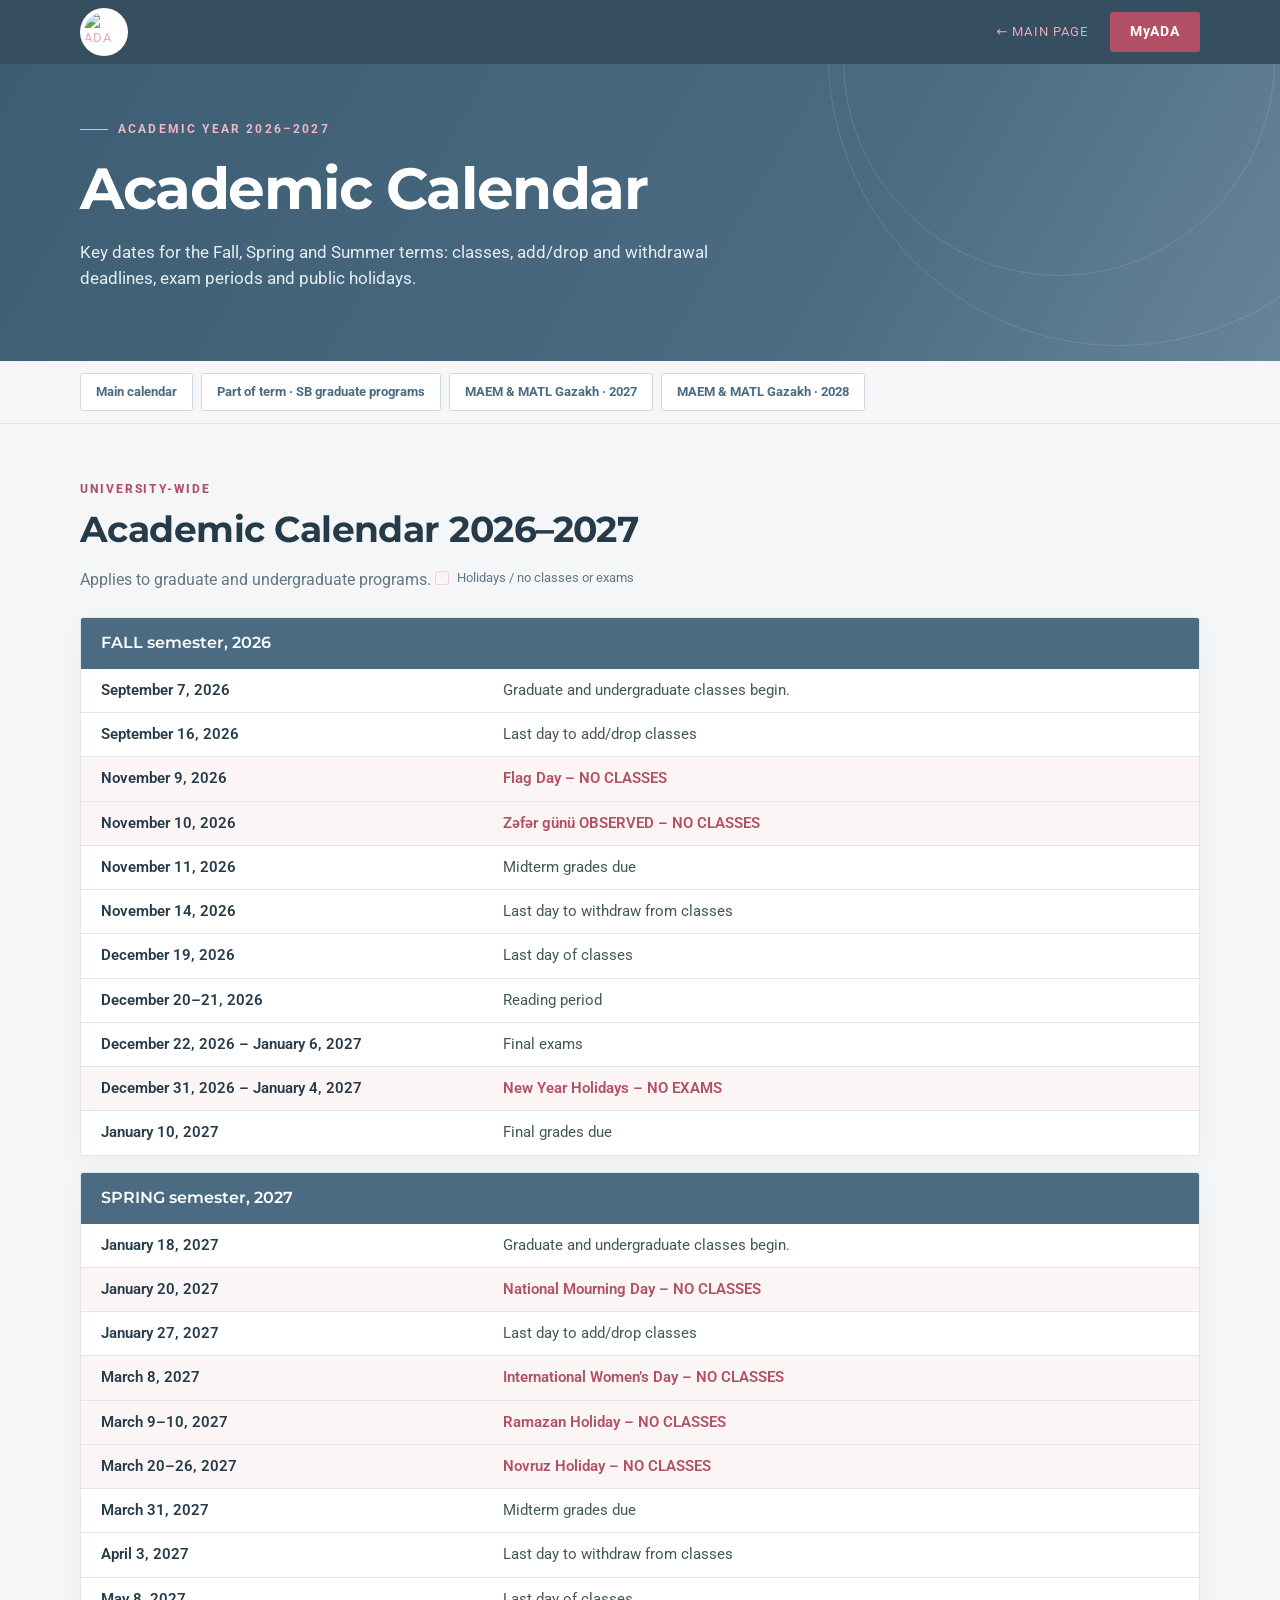
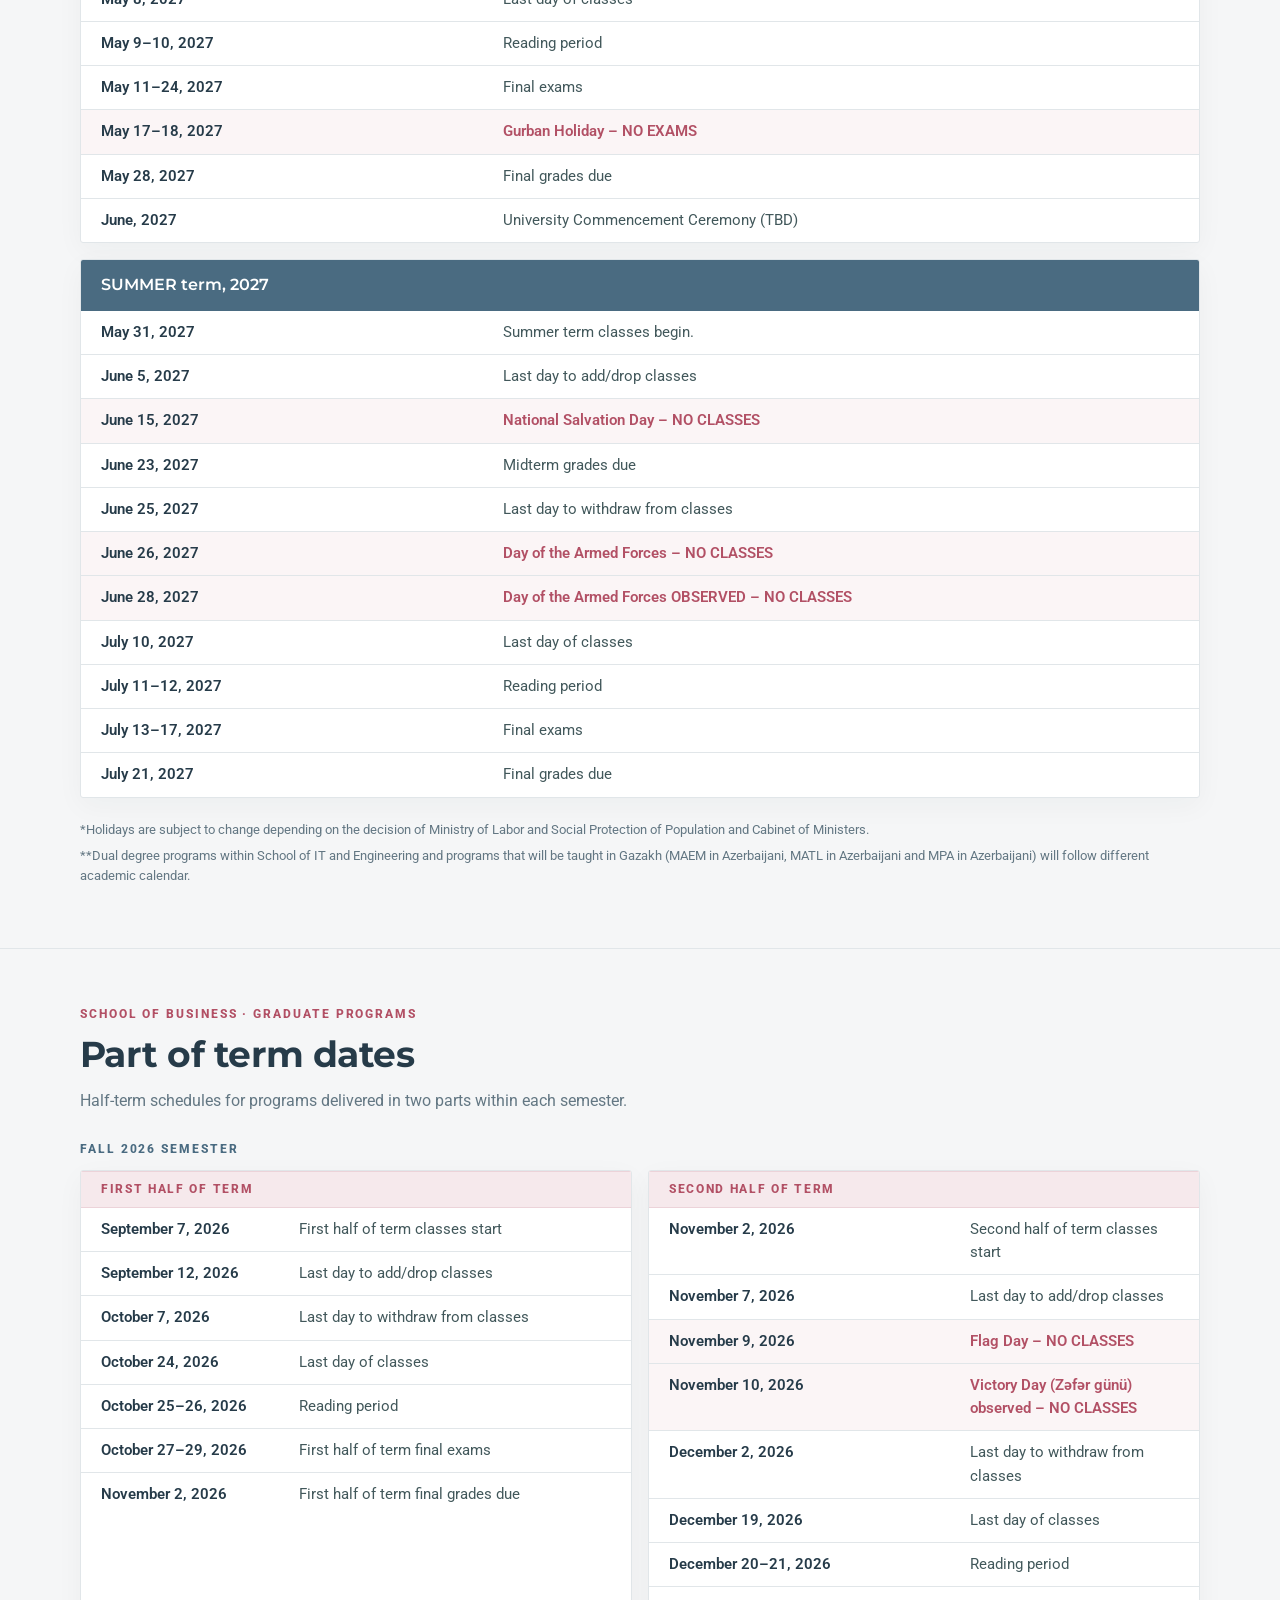
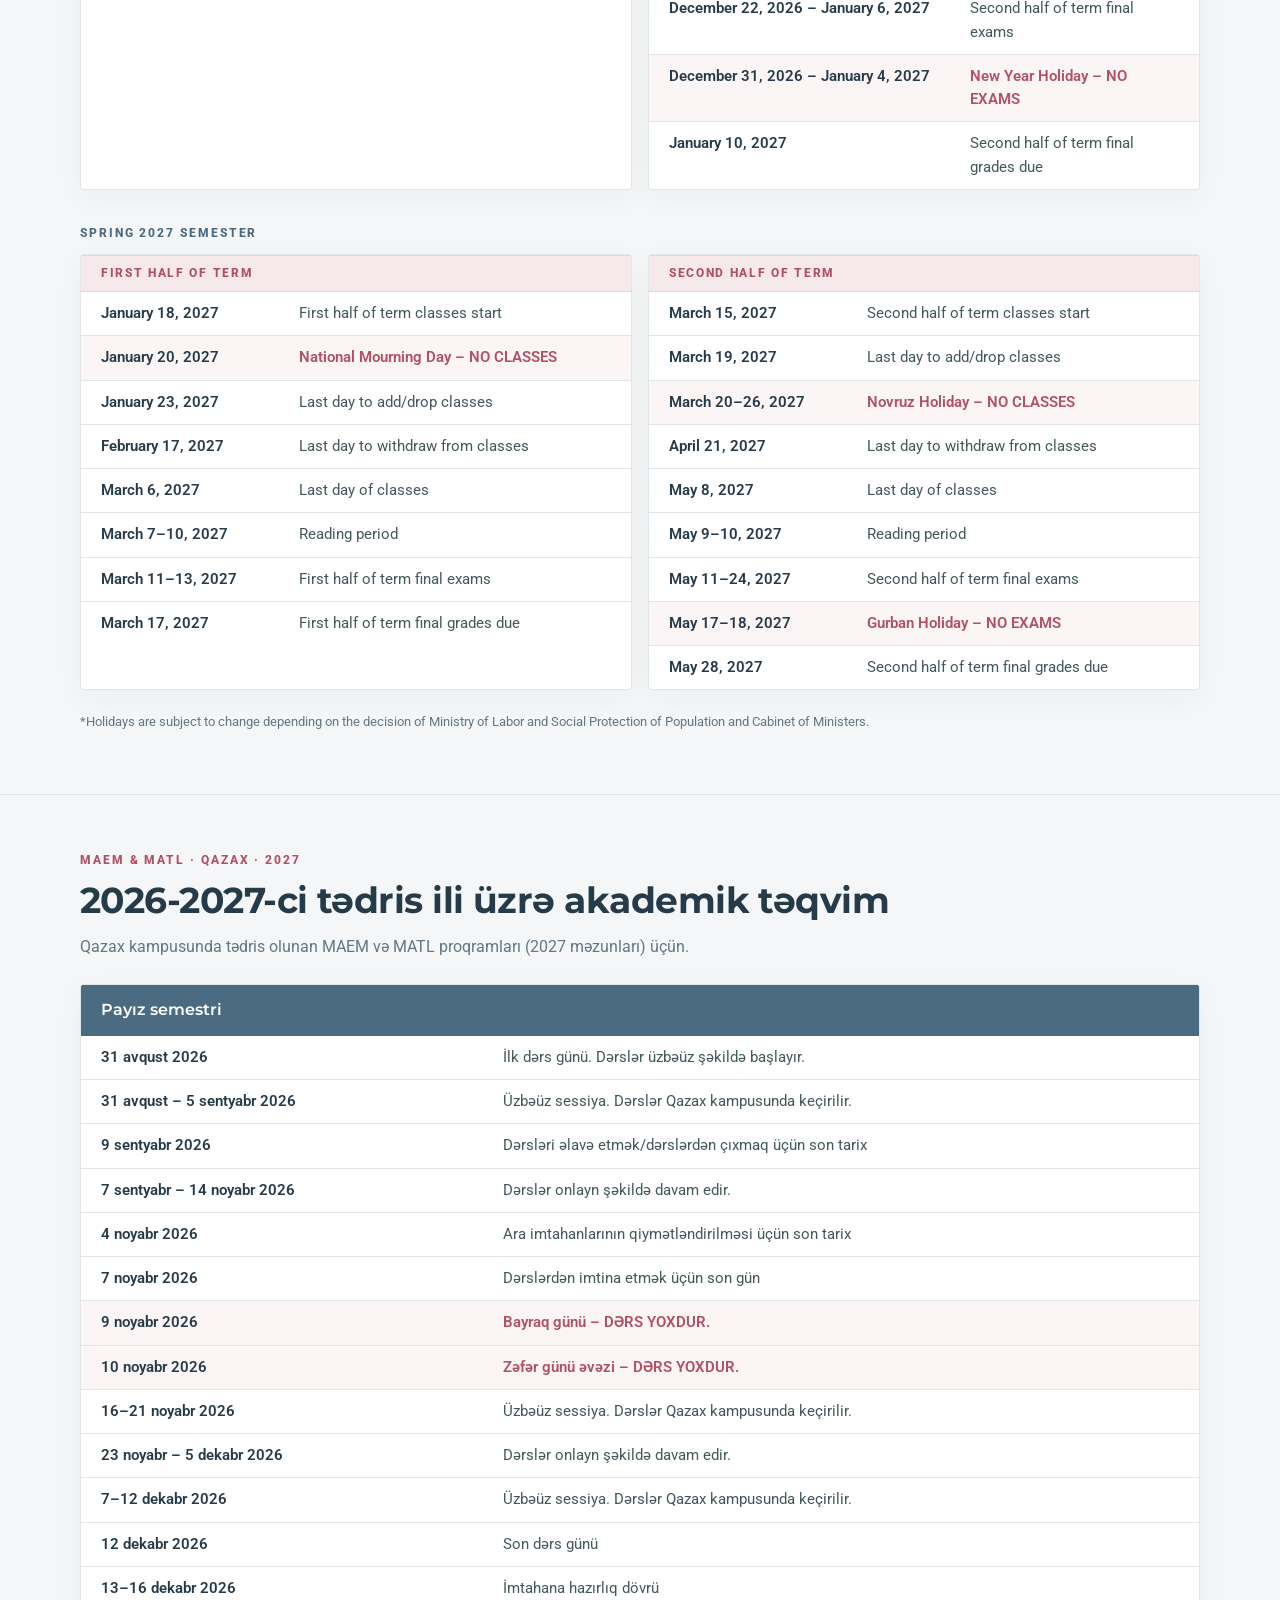
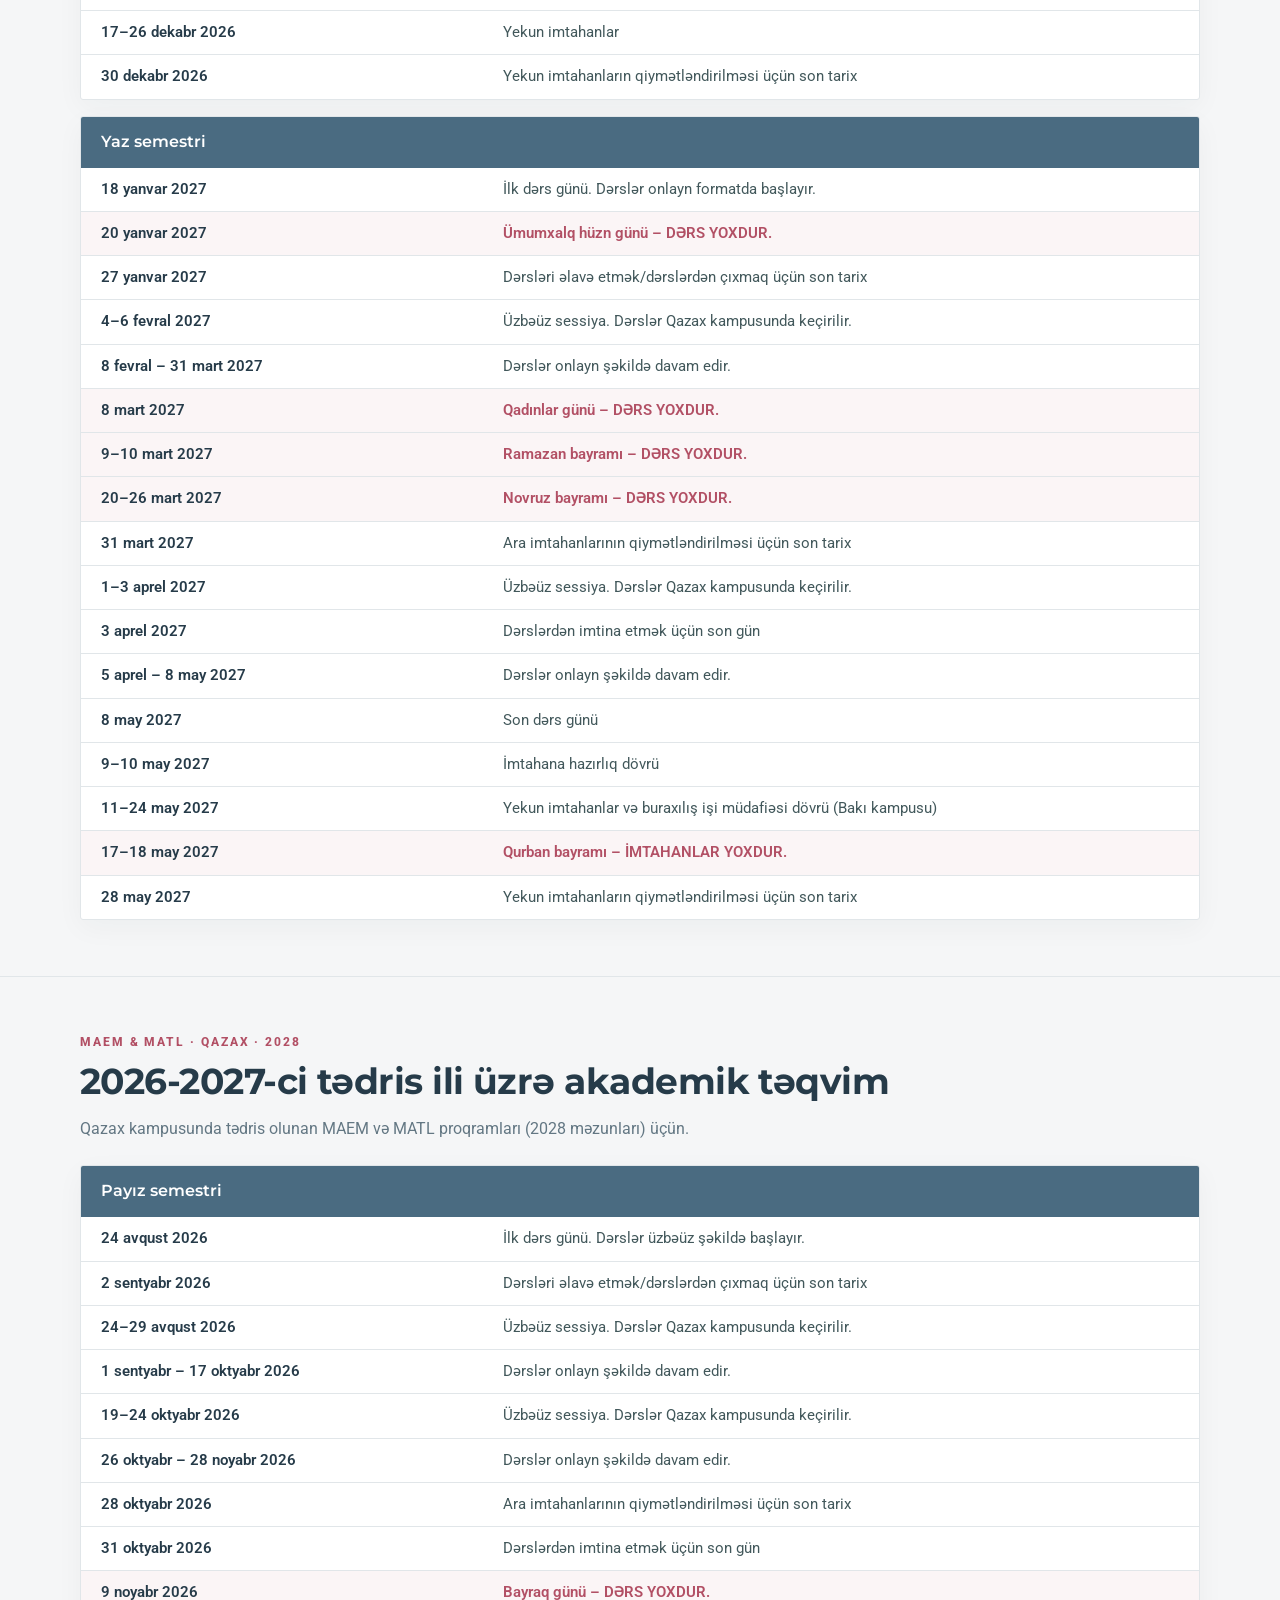
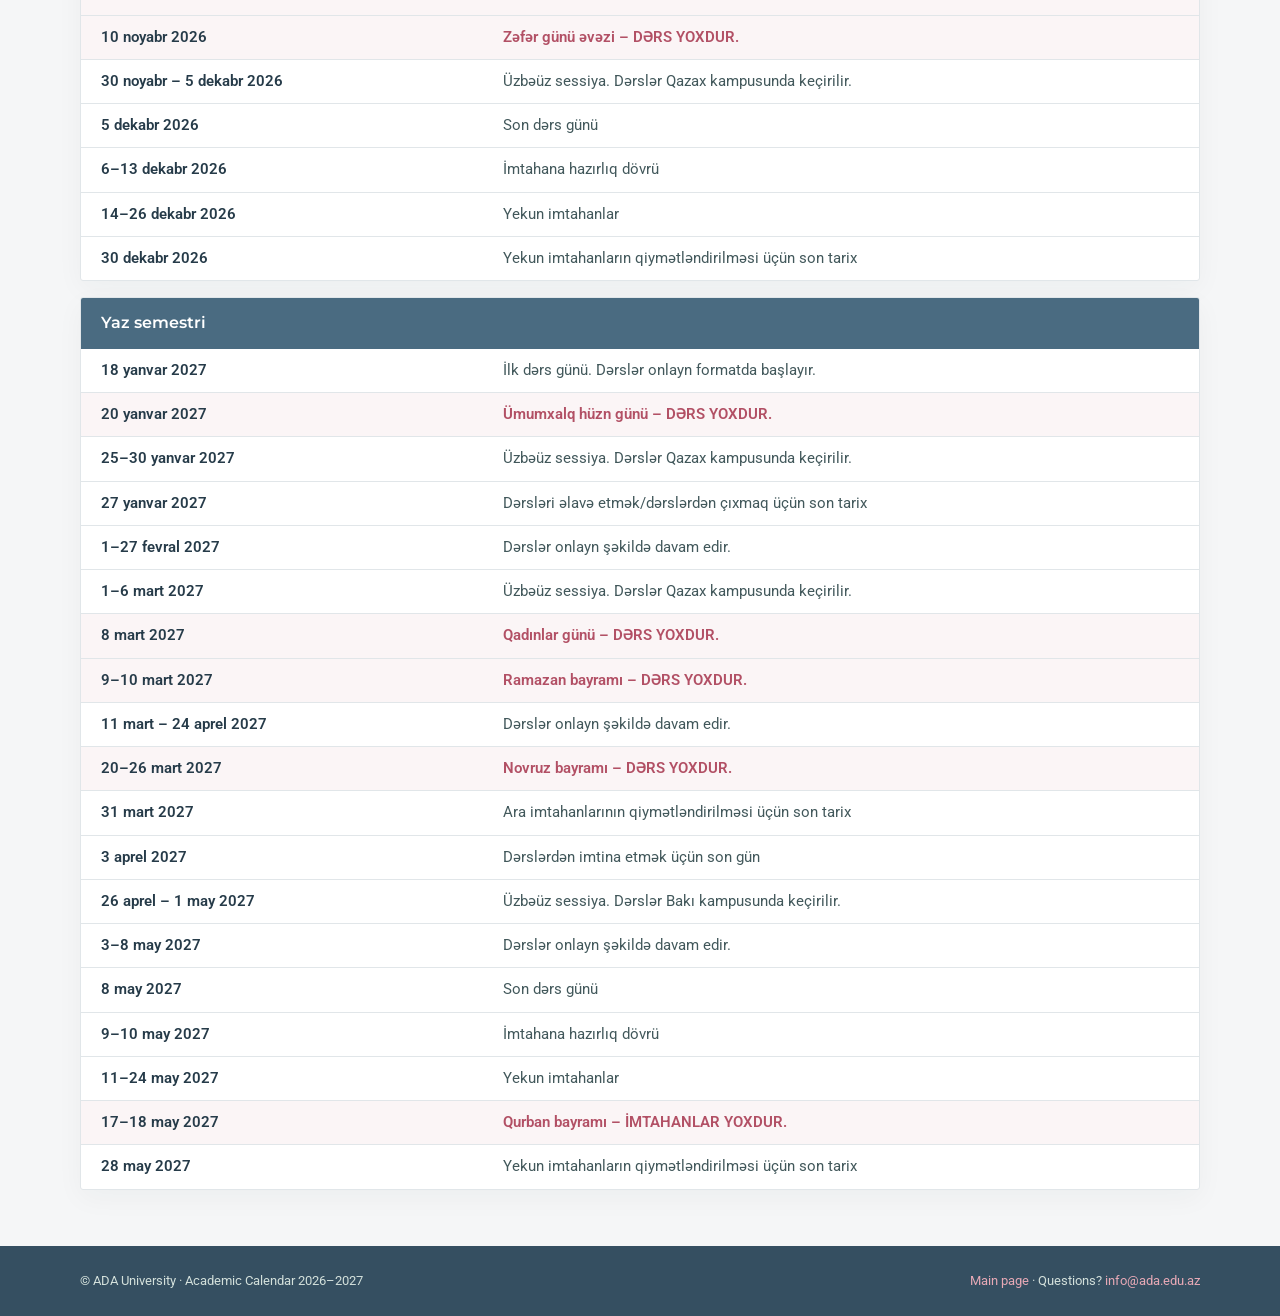
==== academic-calendar.html @ f67fee10 "init" ====
<!DOCTYPE html>
<html lang="en">
<head>
<meta charset="utf-8">
<meta name="viewport" content="width=device-width, initial-scale=1">
<meta name="theme-color" content="#354f61">
<meta name="description" content="ADA University Academic Calendar 2026–2027: semester dates, deadlines, exams and holidays.">
<title>Academic Calendar 2026–2027 | ADA University</title>
<link rel="icon" type="image/svg+xml" href="https://public-assets.ada.edu.az/branding/ada-logo-20.svg">
<link rel="preconnect" href="https://fonts.googleapis.com">
<link rel="preconnect" href="https://fonts.gstatic.com" crossorigin>
<link href="https://fonts.googleapis.com/css2?family=Montserrat:wght@600;700&family=Roboto:wght@400;500;600;700;800&display=swap" rel="stylesheet">
<link rel="stylesheet" href="assets/style.css">
</head>
<body>
<div class="topbar"><div class="wrap"><a class="topbar-logo" href="index.html"><img class="brand-mark" src="https://public-assets.ada.edu.az/branding/ada-logo-20.svg" alt="ADA University"></a><span class="topbar-links"><a href="index.html">← Main page</a><a class="btn-myada" href="https://my.ada.edu.az" target="_blank" rel="noopener">MyADA</a></span></div></div>

<header class="hero compact">
 <div class="wrap hero-inner">
  <div class="eyebrow">Academic year 2026–2027</div>
  <h1>Academic Calendar</h1>
  <p class="hero-copy">Key dates for the Fall, Spring and Summer terms: classes, add/drop and withdrawal deadlines, exam periods and public holidays.</p>
 </div>
</header>

<nav class="cal-nav" aria-label="Calendars on this page">
 <div class="wrap">
  <a href="#main">Main calendar</a>
  <a href="#part-of-term">Part of term · SB graduate programs</a>
  <a href="#gazakh-2027">MAEM &amp; MATL Gazakh · 2027</a>
  <a href="#gazakh-2028">MAEM &amp; MATL Gazakh · 2028</a>
 </div>
</nav>

<main>

<!-- ========== MAIN CALENDAR ========== -->
<section class="cal-block" id="main">
 <div class="wrap">
  <div class="section-kicker">University-wide</div>
  <h2>Academic Calendar 2026–2027</h2>
  <p class="lead">Applies to graduate and undergraduate programs. <span class="legend"><i></i> Holidays / no classes or exams</span></p>

  <div class="term">
   <div class="term-head">FALL semester, 2026</div>
   <table class="cal-table"><tbody>
    <tr><td class="d">September 7, 2026</td><td class="e">Graduate and undergraduate classes begin.</td></tr>
    <tr><td class="d">September 16, 2026</td><td class="e">Last day to add/drop classes</td></tr>
    <tr class="off"><td class="d">November 9, 2026</td><td class="e">Flag Day – NO CLASSES</td></tr>
    <tr class="off"><td class="d">November 10, 2026</td><td class="e">Zəfər günü OBSERVED – NO CLASSES</td></tr>
    <tr><td class="d">November 11, 2026</td><td class="e">Midterm grades due</td></tr>
    <tr><td class="d">November 14, 2026</td><td class="e">Last day to withdraw from classes</td></tr>
    <tr><td class="d">December 19, 2026</td><td class="e">Last day of classes</td></tr>
    <tr><td class="d">December 20–21, 2026</td><td class="e">Reading period</td></tr>
    <tr><td class="d">December 22, 2026 – January 6, 2027</td><td class="e">Final exams</td></tr>
    <tr class="off"><td class="d">December 31, 2026 – January 4, 2027</td><td class="e">New Year Holidays – NO EXAMS</td></tr>
    <tr><td class="d">January 10, 2027</td><td class="e">Final grades due</td></tr>
   </tbody></table>
  </div>

  <div class="term">
   <div class="term-head">SPRING semester, 2027</div>
   <table class="cal-table"><tbody>
    <tr><td class="d">January 18, 2027</td><td class="e">Graduate and undergraduate classes begin.</td></tr>
    <tr class="off"><td class="d">January 20, 2027</td><td class="e">National Mourning Day – NO CLASSES</td></tr>
    <tr><td class="d">January 27, 2027</td><td class="e">Last day to add/drop classes</td></tr>
    <tr class="off"><td class="d">March 8, 2027</td><td class="e">International Women’s Day – NO CLASSES</td></tr>
    <tr class="off"><td class="d">March 9–10, 2027</td><td class="e">Ramazan Holiday – NO CLASSES</td></tr>
    <tr class="off"><td class="d">March 20–26, 2027</td><td class="e">Novruz Holiday – NO CLASSES</td></tr>
    <tr><td class="d">March 31, 2027</td><td class="e">Midterm grades due</td></tr>
    <tr><td class="d">April 3, 2027</td><td class="e">Last day to withdraw from classes</td></tr>
    <tr><td class="d">May 8, 2027</td><td class="e">Last day of classes</td></tr>
    <tr><td class="d">May 9–10, 2027</td><td class="e">Reading period</td></tr>
    <tr><td class="d">May 11–24, 2027</td><td class="e">Final exams</td></tr>
    <tr class="off"><td class="d">May 17–18, 2027</td><td class="e">Gurban Holiday – NO EXAMS</td></tr>
    <tr><td class="d">May 28, 2027</td><td class="e">Final grades due</td></tr>
    <tr><td class="d">June, 2027</td><td class="e">University Commencement Ceremony (TBD)</td></tr>
   </tbody></table>
  </div>

  <div class="term">
   <div class="term-head">SUMMER term, 2027</div>
   <table class="cal-table"><tbody>
    <tr><td class="d">May 31, 2027</td><td class="e">Summer term classes begin.</td></tr>
    <tr><td class="d">June 5, 2027</td><td class="e">Last day to add/drop classes</td></tr>
    <tr class="off"><td class="d">June 15, 2027</td><td class="e">National Salvation Day – NO CLASSES</td></tr>
    <tr><td class="d">June 23, 2027</td><td class="e">Midterm grades due</td></tr>
    <tr><td class="d">June 25, 2027</td><td class="e">Last day to withdraw from classes</td></tr>
    <tr class="off"><td class="d">June 26, 2027</td><td class="e">Day of the Armed Forces – NO CLASSES</td></tr>
    <tr class="off"><td class="d">June 28, 2027</td><td class="e">Day of the Armed Forces OBSERVED – NO CLASSES</td></tr>
    <tr><td class="d">July 10, 2027</td><td class="e">Last day of classes</td></tr>
    <tr><td class="d">July 11–12, 2027</td><td class="e">Reading period</td></tr>
    <tr><td class="d">July 13–17, 2027</td><td class="e">Final exams</td></tr>
    <tr><td class="d">July 21, 2027</td><td class="e">Final grades due</td></tr>
   </tbody></table>
  </div>

  <div class="footnotes">
   <p>*Holidays are subject to change depending on the decision of Ministry of Labor and Social Protection of Population and Cabinet of Ministers.</p>
   <p>**Dual degree programs within School of IT and Engineering and programs that will be taught in Gazakh (MAEM in Azerbaijani, MATL in Azerbaijani and MPA in Azerbaijani) will follow different academic calendar.</p>
  </div>
 </div>
</section>

<!-- ========== PART OF TERM ========== -->
<section class="cal-block" id="part-of-term">
 <div class="wrap">
  <div class="section-kicker">School of Business · Graduate programs</div>
  <h2>Part of term dates</h2>
  <p class="lead">Half-term schedules for programs delivered in two parts within each semester.</p>

  <h3 class="section-kicker" style="margin:26px 0 0;color:var(--teal)">FALL 2026 semester</h3>
  <div class="term-grid" style="margin-top:12px">
   <div class="term">
    <div class="term-sub">First half of term</div>
    <table class="cal-table"><tbody>
     <tr><td class="d">September 7, 2026</td><td class="e">First half of term classes start</td></tr>
     <tr><td class="d">September 12, 2026</td><td class="e">Last day to add/drop classes</td></tr>
     <tr><td class="d">October 7, 2026</td><td class="e">Last day to withdraw from classes</td></tr>
     <tr><td class="d">October 24, 2026</td><td class="e">Last day of classes</td></tr>
     <tr><td class="d">October 25–26, 2026</td><td class="e">Reading period</td></tr>
     <tr><td class="d">October 27–29, 2026</td><td class="e">First half of term final exams</td></tr>
     <tr><td class="d">November 2, 2026</td><td class="e">First half of term final grades due</td></tr>
    </tbody></table>
   </div>
   <div class="term">
    <div class="term-sub">Second half of term</div>
    <table class="cal-table"><tbody>
     <tr><td class="d">November 2, 2026</td><td class="e">Second half of term classes start</td></tr>
     <tr><td class="d">November 7, 2026</td><td class="e">Last day to add/drop classes</td></tr>
     <tr class="off"><td class="d">November 9, 2026</td><td class="e">Flag Day – NO CLASSES</td></tr>
     <tr class="off"><td class="d">November 10, 2026</td><td class="e">Victory Day (Zəfər günü) observed – NO CLASSES</td></tr>
     <tr><td class="d">December 2, 2026</td><td class="e">Last day to withdraw from classes</td></tr>
     <tr><td class="d">December 19, 2026</td><td class="e">Last day of classes</td></tr>
     <tr><td class="d">December 20–21, 2026</td><td class="e">Reading period</td></tr>
     <tr><td class="d">December 22, 2026 – January 6, 2027</td><td class="e">Second half of term final exams</td></tr>
     <tr class="off"><td class="d">December 31, 2026 – January 4, 2027</td><td class="e">New Year Holiday – NO EXAMS</td></tr>
     <tr><td class="d">January 10, 2027</td><td class="e">Second half of term final grades due</td></tr>
    </tbody></table>
   </div>
  </div>

  <h3 class="section-kicker" style="margin:34px 0 0;color:var(--teal)">SPRING 2027 semester</h3>
  <div class="term-grid" style="margin-top:12px">
   <div class="term">
    <div class="term-sub">First half of term</div>
    <table class="cal-table"><tbody>
     <tr><td class="d">January 18, 2027</td><td class="e">First half of term classes start</td></tr>
     <tr class="off"><td class="d">January 20, 2027</td><td class="e">National Mourning Day – NO CLASSES</td></tr>
     <tr><td class="d">January 23, 2027</td><td class="e">Last day to add/drop classes</td></tr>
     <tr><td class="d">February 17, 2027</td><td class="e">Last day to withdraw from classes</td></tr>
     <tr><td class="d">March 6, 2027</td><td class="e">Last day of classes</td></tr>
     <tr><td class="d">March 7–10, 2027</td><td class="e">Reading period</td></tr>
     <tr><td class="d">March 11–13, 2027</td><td class="e">First half of term final exams</td></tr>
     <tr><td class="d">March 17, 2027</td><td class="e">First half of term final grades due</td></tr>
    </tbody></table>
   </div>
   <div class="term">
    <div class="term-sub">Second half of term</div>
    <table class="cal-table"><tbody>
     <tr><td class="d">March 15, 2027</td><td class="e">Second half of term classes start</td></tr>
     <tr><td class="d">March 19, 2027</td><td class="e">Last day to add/drop classes</td></tr>
     <tr class="off"><td class="d">March 20–26, 2027</td><td class="e">Novruz Holiday – NO CLASSES</td></tr>
     <tr><td class="d">April 21, 2027</td><td class="e">Last day to withdraw from classes</td></tr>
     <tr><td class="d">May 8, 2027</td><td class="e">Last day of classes</td></tr>
     <tr><td class="d">May 9–10, 2027</td><td class="e">Reading period</td></tr>
     <tr><td class="d">May 11–24, 2027</td><td class="e">Second half of term final exams</td></tr>
     <tr class="off"><td class="d">May 17–18, 2027</td><td class="e">Gurban Holiday – NO EXAMS</td></tr>
     <tr><td class="d">May 28, 2027</td><td class="e">Second half of term final grades due</td></tr>
    </tbody></table>
   </div>
  </div>

  <div class="footnotes">
   <p>*Holidays are subject to change depending on the decision of Ministry of Labor and Social Protection of Population and Cabinet of Ministers.</p>
  </div>
 </div>
</section>

<!-- ========== GAZAKH 2027 ========== -->
<section class="cal-block" id="gazakh-2027" lang="az">
 <div class="wrap">
  <div class="section-kicker">MAEM &amp; MATL · Qazax · 2027</div>
  <h2>2026-2027-ci tədris ili üzrə akademik təqvim</h2>
  <p class="lead">Qazax kampusunda tədris olunan MAEM və MATL proqramları (2027 məzunları) üçün.</p>

  <div class="term">
   <div class="term-head">Payız semestri</div>
   <table class="cal-table"><tbody>
    <tr><td class="d">31 avqust 2026</td><td class="e">İlk dərs günü. Dərslər üzbəüz şəkildə başlayır.</td></tr>
    <tr><td class="d">31 avqust – 5 sentyabr 2026</td><td class="e">Üzbəüz sessiya. Dərslər Qazax kampusunda keçirilir.</td></tr>
    <tr><td class="d">9 sentyabr 2026</td><td class="e">Dərsləri əlavə etmək/dərslərdən çıxmaq üçün son tarix</td></tr>
    <tr><td class="d">7 sentyabr – 14 noyabr 2026</td><td class="e">Dərslər onlayn şəkildə davam edir.</td></tr>
    <tr><td class="d">4 noyabr 2026</td><td class="e">Ara imtahanlarının qiymətləndirilməsi üçün son tarix</td></tr>
    <tr><td class="d">7 noyabr 2026</td><td class="e">Dərslərdən imtina etmək üçün son gün</td></tr>
    <tr class="off"><td class="d">9 noyabr 2026</td><td class="e">Bayraq günü – DƏRS YOXDUR.</td></tr>
    <tr class="off"><td class="d">10 noyabr 2026</td><td class="e">Zəfər günü əvəzi – DƏRS YOXDUR.</td></tr>
    <tr><td class="d">16–21 noyabr 2026</td><td class="e">Üzbəüz sessiya. Dərslər Qazax kampusunda keçirilir.</td></tr>
    <tr><td class="d">23 noyabr – 5 dekabr 2026</td><td class="e">Dərslər onlayn şəkildə davam edir.</td></tr>
    <tr><td class="d">7–12 dekabr 2026</td><td class="e">Üzbəüz sessiya. Dərslər Qazax kampusunda keçirilir.</td></tr>
    <tr><td class="d">12 dekabr 2026</td><td class="e">Son dərs günü</td></tr>
    <tr><td class="d">13–16 dekabr 2026</td><td class="e">İmtahana hazırlıq dövrü</td></tr>
    <tr><td class="d">17–26 dekabr 2026</td><td class="e">Yekun imtahanlar</td></tr>
    <tr><td class="d">30 dekabr 2026</td><td class="e">Yekun imtahanların qiymətləndirilməsi üçün son tarix</td></tr>
   </tbody></table>
  </div>

  <div class="term">
   <div class="term-head">Yaz semestri</div>
   <table class="cal-table"><tbody>
    <tr><td class="d">18 yanvar 2027</td><td class="e">İlk dərs günü. Dərslər onlayn formatda başlayır.</td></tr>
    <tr class="off"><td class="d">20 yanvar 2027</td><td class="e">Ümumxalq hüzn günü – DƏRS YOXDUR.</td></tr>
    <tr><td class="d">27 yanvar 2027</td><td class="e">Dərsləri əlavə etmək/dərslərdən çıxmaq üçün son tarix</td></tr>
    <tr><td class="d">4–6 fevral 2027</td><td class="e">Üzbəüz sessiya. Dərslər Qazax kampusunda keçirilir.</td></tr>
    <tr><td class="d">8 fevral – 31 mart 2027</td><td class="e">Dərslər onlayn şəkildə davam edir.</td></tr>
    <tr class="off"><td class="d">8 mart 2027</td><td class="e">Qadınlar günü – DƏRS YOXDUR.</td></tr>
    <tr class="off"><td class="d">9–10 mart 2027</td><td class="e">Ramazan bayramı – DƏRS YOXDUR.</td></tr>
    <tr class="off"><td class="d">20–26 mart 2027</td><td class="e">Novruz bayramı – DƏRS YOXDUR.</td></tr>
    <tr><td class="d">31 mart 2027</td><td class="e">Ara imtahanlarının qiymətləndirilməsi üçün son tarix</td></tr>
    <tr><td class="d">1–3 aprel 2027</td><td class="e">Üzbəüz sessiya. Dərslər Qazax kampusunda keçirilir.</td></tr>
    <tr><td class="d">3 aprel 2027</td><td class="e">Dərslərdən imtina etmək üçün son gün</td></tr>
    <tr><td class="d">5 aprel – 8 may 2027</td><td class="e">Dərslər onlayn şəkildə davam edir.</td></tr>
    <tr><td class="d">8 may 2027</td><td class="e">Son dərs günü</td></tr>
    <tr><td class="d">9–10 may 2027</td><td class="e">İmtahana hazırlıq dövrü</td></tr>
    <tr><td class="d">11–24 may 2027</td><td class="e">Yekun imtahanlar və buraxılış işi müdafiəsi dövrü (Bakı kampusu)</td></tr>
    <tr class="off"><td class="d">17–18 may 2027</td><td class="e">Qurban bayramı – İMTAHANLAR YOXDUR.</td></tr>
    <tr><td class="d">28 may 2027</td><td class="e">Yekun imtahanların qiymətləndirilməsi üçün son tarix</td></tr>
   </tbody></table>
  </div>
 </div>
</section>

<!-- ========== GAZAKH 2028 ========== -->
<section class="cal-block" id="gazakh-2028" lang="az">
 <div class="wrap">
  <div class="section-kicker">MAEM &amp; MATL · Qazax · 2028</div>
  <h2>2026-2027-ci tədris ili üzrə akademik təqvim</h2>
  <p class="lead">Qazax kampusunda tədris olunan MAEM və MATL proqramları (2028 məzunları) üçün.</p>

  <div class="term">
   <div class="term-head">Payız semestri</div>
   <table class="cal-table"><tbody>
    <tr><td class="d">24 avqust 2026</td><td class="e">İlk dərs günü. Dərslər üzbəüz şəkildə başlayır.</td></tr>
    <tr><td class="d">2 sentyabr 2026</td><td class="e">Dərsləri əlavə etmək/dərslərdən çıxmaq üçün son tarix</td></tr>
    <tr><td class="d">24–29 avqust 2026</td><td class="e">Üzbəüz sessiya. Dərslər Qazax kampusunda keçirilir.</td></tr>
    <tr><td class="d">1 sentyabr – 17 oktyabr 2026</td><td class="e">Dərslər onlayn şəkildə davam edir.</td></tr>
    <tr><td class="d">19–24 oktyabr 2026</td><td class="e">Üzbəüz sessiya. Dərslər Qazax kampusunda keçirilir.</td></tr>
    <tr><td class="d">26 oktyabr – 28 noyabr 2026</td><td class="e">Dərslər onlayn şəkildə davam edir.</td></tr>
    <tr><td class="d">28 oktyabr 2026</td><td class="e">Ara imtahanlarının qiymətləndirilməsi üçün son tarix</td></tr>
    <tr><td class="d">31 oktyabr 2026</td><td class="e">Dərslərdən imtina etmək üçün son gün</td></tr>
    <tr class="off"><td class="d">9 noyabr 2026</td><td class="e">Bayraq günü – DƏRS YOXDUR.</td></tr>
    <tr class="off"><td class="d">10 noyabr 2026</td><td class="e">Zəfər günü əvəzi – DƏRS YOXDUR.</td></tr>
    <tr><td class="d">30 noyabr – 5 dekabr 2026</td><td class="e">Üzbəüz sessiya. Dərslər Qazax kampusunda keçirilir.</td></tr>
    <tr><td class="d">5 dekabr 2026</td><td class="e">Son dərs günü</td></tr>
    <tr><td class="d">6–13 dekabr 2026</td><td class="e">İmtahana hazırlıq dövrü</td></tr>
    <tr><td class="d">14–26 dekabr 2026</td><td class="e">Yekun imtahanlar</td></tr>
    <tr><td class="d">30 dekabr 2026</td><td class="e">Yekun imtahanların qiymətləndirilməsi üçün son tarix</td></tr>
   </tbody></table>
  </div>

  <div class="term">
   <div class="term-head">Yaz semestri</div>
   <table class="cal-table"><tbody>
    <tr><td class="d">18 yanvar 2027</td><td class="e">İlk dərs günü. Dərslər onlayn formatda başlayır.</td></tr>
    <tr class="off"><td class="d">20 yanvar 2027</td><td class="e">Ümumxalq hüzn günü – DƏRS YOXDUR.</td></tr>
    <tr><td class="d">25–30 yanvar 2027</td><td class="e">Üzbəüz sessiya. Dərslər Qazax kampusunda keçirilir.</td></tr>
    <tr><td class="d">27 yanvar 2027</td><td class="e">Dərsləri əlavə etmək/dərslərdən çıxmaq üçün son tarix</td></tr>
    <tr><td class="d">1–27 fevral 2027</td><td class="e">Dərslər onlayn şəkildə davam edir.</td></tr>
    <tr><td class="d">1–6 mart 2027</td><td class="e">Üzbəüz sessiya. Dərslər Qazax kampusunda keçirilir.</td></tr>
    <tr class="off"><td class="d">8 mart 2027</td><td class="e">Qadınlar günü – DƏRS YOXDUR.</td></tr>
    <tr class="off"><td class="d">9–10 mart 2027</td><td class="e">Ramazan bayramı – DƏRS YOXDUR.</td></tr>
    <tr><td class="d">11 mart – 24 aprel 2027</td><td class="e">Dərslər onlayn şəkildə davam edir.</td></tr>
    <tr class="off"><td class="d">20–26 mart 2027</td><td class="e">Novruz bayramı – DƏRS YOXDUR.</td></tr>
    <tr><td class="d">31 mart 2027</td><td class="e">Ara imtahanlarının qiymətləndirilməsi üçün son tarix</td></tr>
    <tr><td class="d">3 aprel 2027</td><td class="e">Dərslərdən imtina etmək üçün son gün</td></tr>
    <tr><td class="d">26 aprel – 1 may 2027</td><td class="e">Üzbəüz sessiya. Dərslər Bakı kampusunda keçirilir.</td></tr>
    <tr><td class="d">3–8 may 2027</td><td class="e">Dərslər onlayn şəkildə davam edir.</td></tr>
    <tr><td class="d">8 may 2027</td><td class="e">Son dərs günü</td></tr>
    <tr><td class="d">9–10 may 2027</td><td class="e">İmtahana hazırlıq dövrü</td></tr>
    <tr><td class="d">11–24 may 2027</td><td class="e">Yekun imtahanlar</td></tr>
    <tr class="off"><td class="d">17–18 may 2027</td><td class="e">Qurban bayramı – İMTAHANLAR YOXDUR.</td></tr>
    <tr><td class="d">28 may 2027</td><td class="e">Yekun imtahanların qiymətləndirilməsi üçün son tarix</td></tr>
   </tbody></table>
  </div>
 </div>
</section>

</main>

<footer><div class="wrap footer-inner">
 <span>© ADA University · Academic Calendar 2026–2027</span>
 <span><a href="index.html">Main page</a> · Questions? <a href="mailto:info@ada.edu.az">info@ada.edu.az</a></span>
</div></footer>
</body>
</html>
---- assets/style.css ----
:root{
  --ink:#263b49;--muted:#637783;--teal:#4a6b81;--teal2:#5b7b90;
  --gold:#b25065;--cream:#f5f6f7;--paper:#fff;--line:#e1e6e9;
  --shadow:0 18px 55px rgba(18,48,51,.09);--radius:3px;
  --sans:"Roboto",ui-sans-serif,system-ui,-apple-system,"Segoe UI",sans-serif;
}
*{box-sizing:border-box}
html{scroll-behavior:smooth}
body{margin:0;background:var(--cream);color:var(--ink);font:15px/1.55 "Roboto",ui-sans-serif,system-ui,-apple-system,"Segoe UI",sans-serif;display:flex;flex-direction:column;min-height:100vh}
main{flex:1}
a{color:inherit}
.wrap{width:min(1120px,calc(100% - 40px));margin:auto}

.topbar{background:#354f61;color:#eaf1ed;font-size:13px;letter-spacing:.08em;text-transform:uppercase}
.topbar .wrap{min-height:64px;display:flex;align-items:center;justify-content:space-between;gap:10px;padding:8px 0}
.topbar a{text-decoration:none;color:#e7a9b6}
.topbar a:hover{color:#fff}
.topbar-links{display:flex;align-items:center;gap:22px}
.topbar-logo{display:flex}
.topbar .brand-mark{width:48px;height:48px;padding:4px}
.topbar a.btn-myada{display:inline-flex;align-items:center;background:var(--gold);color:#fff;border-radius:3px;padding:9px 20px;font-weight:700;letter-spacing:.06em;text-transform:none;font-size:14px;transition:background .2s}
.topbar a.btn-myada:hover{background:#9a4256;color:#fff}

.hero{position:relative;overflow:hidden;background:linear-gradient(120deg,#3d5d73 0%,#4a6b81 65%,#66859a 100%);color:#fff;padding:28px 0 78px}
.hero:before,.hero:after{content:"";position:absolute;border:1px solid rgba(255,255,255,.12);border-radius:50%;pointer-events:none}
.hero:before{width:580px;height:580px;right:-130px;top:-300px}
.hero:after{width:430px;height:430px;right:5px;top:-220px}
.hero-inner{position:relative;z-index:1;padding-top:22px}
.hero.compact{padding-bottom:70px}
.brand{display:flex;align-items:center;gap:15px;margin-bottom:38px;text-decoration:none}
.brand-mark{width:62px;height:62px;object-fit:contain;background:#fff;border-radius:50%;padding:5px}
.brand-name{font-size:13px;letter-spacing:.15em;text-transform:uppercase;color:#dce9e4}
.brand-name strong{display:block;font-size:15px;letter-spacing:.12em;color:#fff}
.eyebrow{display:inline-flex;align-items:center;gap:10px;color:#f0b8c4;font-weight:700;font-size:12px;letter-spacing:.18em;text-transform:uppercase}
.eyebrow:before{content:"";width:28px;height:1px;background:#f0b8c4}
h1{font-family:"Montserrat",var(--sans);font-weight:700;font-size:clamp(34px,5vw,58px);line-height:1.1;letter-spacing:-.025em;max-width:820px;margin:18px 0}
.hero-copy{font-size:17px;max-width:690px;color:#e5edf2;margin:0}

.notice-float{position:relative;z-index:2;margin-top:-38px}
.notice-card{background:#fff;border-radius:3px;box-shadow:var(--shadow);padding:22px 28px;display:flex;align-items:center;gap:18px;border-left:4px solid var(--gold)}
.notice-icon{flex:0 0 42px;height:42px;border-radius:3px;display:grid;place-items:center;background:#f6e9ec;color:var(--gold)}
.notice-card p{margin:0;color:var(--muted);font-size:15px}
.notice-card strong{color:var(--ink)}

section{padding:56px 0}
.section-kicker{color:var(--gold);text-transform:uppercase;letter-spacing:.16em;font-size:12px;font-weight:800}
h2{font-family:"Montserrat",var(--sans);font-size:clamp(26px,3.2vw,36px);line-height:1.12;font-weight:700;margin:10px 0 15px;letter-spacing:-.015em}
.lead{color:var(--muted);max-width:760px;margin:0;font-size:16px}

/* Tiles */
.tiles{display:grid;grid-template-columns:repeat(2,1fr);gap:18px;margin-top:28px}
.tile{position:relative;display:flex;flex-direction:column;background:#fff;border:1px solid var(--line);border-radius:3px;padding:26px 26px 22px;box-shadow:0 8px 28px rgba(18,48,51,.04);text-decoration:none;transition:transform .2s,box-shadow .2s,border-color .2s}
a.tile:hover{transform:translateY(-3px);box-shadow:var(--shadow);border-color:#cfd9df}
a.tile:focus-visible{outline:3px solid var(--gold);outline-offset:3px}
.tile-head{display:flex;align-items:center;gap:14px;margin-bottom:14px}
.tile-icon{flex:0 0 46px;height:46px;border-radius:3px;display:grid;place-items:center;background:#edf1f4;color:var(--teal)}
.tile .code{font-size:11px;color:var(--gold);font-weight:800;letter-spacing:.15em;text-transform:uppercase}
.tile h3{font-family:"Montserrat",var(--sans);line-height:1.2;margin:2px 0 0;font-weight:600;font-size:21px}
.tile p{margin:0;color:var(--muted);font-size:15px}
.tile-foot{margin-top:auto;padding-top:20px;display:flex;align-items:center;justify-content:space-between;gap:12px;border-top:1px solid var(--line);margin-top:22px;padding-top:16px}
.tile-link{font-weight:700;color:var(--teal);font-size:14px}
.tile-meta{font-size:12px;color:var(--muted);letter-spacing:.06em;text-transform:uppercase}
a.tile:hover .tile-link{color:var(--gold)}
.contact-list{list-style:none;margin:0;padding:0}
.contact-list li{display:flex;gap:12px;padding:8px 0;border-top:1px solid var(--line);font-size:15px}
.contact-list li:first-child{border-top:0;padding-top:0}
.contact-list .k{flex:0 0 72px;font-size:11px;font-weight:800;letter-spacing:.12em;text-transform:uppercase;color:var(--muted);padding-top:3px}
.contact-list a{color:var(--teal);font-weight:600;text-decoration:none}
.contact-list a:hover{color:var(--gold);text-decoration:underline}

/* Calendar page */
.cal-nav{position:sticky;top:0;z-index:5;background:rgba(245,246,247,.94);backdrop-filter:blur(8px);border-bottom:1px solid var(--line)}
.cal-nav .wrap{display:flex;gap:8px;overflow-x:auto;padding:12px 0}
.cal-nav a{flex:0 0 auto;text-decoration:none;font-size:13px;font-weight:700;color:var(--teal);border:1px solid #cfd9df;background:#fff;border-radius:3px;padding:8px 15px}
.cal-nav a:hover{border-color:var(--teal);background:#edf1f4}
.cal-block{scroll-margin-top:70px}
.cal-block + .cal-block{border-top:1px solid var(--line)}
.cal-block .lead{margin-bottom:24px}
.term{background:#fff;border:1px solid var(--line);border-radius:3px;overflow:hidden;margin-top:16px;box-shadow:0 8px 28px rgba(18,48,51,.04)}
.term-head{background:#4a6b81;color:#fff;padding:13px 20px;font-family:"Montserrat",var(--sans);font-size:16px;font-weight:600}
.term-sub{background:#f6e9ec;color:var(--gold);padding:8px 20px;font-size:12px;font-weight:800;letter-spacing:.14em;text-transform:uppercase;border-top:1px solid #ecd3d9;border-bottom:1px solid #ecd3d9}
.cal-table{width:100%;border-collapse:collapse}
.cal-table td{padding:10px 20px;border-top:1px solid var(--line);vertical-align:top;font-size:15px}
.cal-table tr:first-child td{border-top:0}
.cal-table td.d{width:36%;font-weight:600;color:var(--ink);white-space:nowrap}
.cal-table td.e{color:#42585b}
.cal-table tr.off td{background:#fbf5f6}
.cal-table tr.off td.e{color:var(--gold);font-weight:600}
.term-grid{display:grid;grid-template-columns:1fr 1fr;gap:16px}
.term-grid .term{margin-top:0}
.footnotes{margin-top:22px;font-size:13px;color:var(--muted)}
.footnotes p{margin:6px 0}
.legend{display:inline-flex;align-items:center;gap:8px;font-size:13px;color:var(--muted);margin-top:4px}
.legend i{width:14px;height:14px;border-radius:3px;background:#fbf5f6;border:1px solid #ecd3d9}

.btn{display:inline-flex;align-items:center;justify-content:center;gap:10px;border-radius:3px;padding:12px 20px;font-weight:700;text-decoration:none;transition:.2s}
.btn.ghost{border:1px solid rgba(255,255,255,.38);color:#fff}
.btn.ghost:hover{background:rgba(255,255,255,.1)}

footer{background:#354f61;color:#d3e0db;padding:25px 0;font-size:13px}
.footer-inner{display:flex;justify-content:space-between;gap:20px;flex-wrap:wrap}
footer a{color:#e7a9b6;text-decoration:none}
footer a:hover{color:#fff}

@media(max-width:860px){
 .term-grid{grid-template-columns:1fr}
}
@media(max-width:760px){
 .wrap{width:min(100% - 30px,1120px)}
 .hero{padding:23px 0 66px}
 .notice-card{align-items:flex-start;padding:20px}
 section{padding:42px 0}
 .tiles{grid-template-columns:1fr}
 .cal-table td{padding:9px 14px;font-size:14px}
 .cal-table td.d{white-space:normal;width:40%}
 .topbar .wrap{min-height:58px}
}
@media print{
 .topbar,.cal-nav,.hero:before,.hero:after,.btn{display:none}
 .hero{background:none;color:var(--ink);padding:0}
 .hero-copy{color:var(--muted)}
 .term{break-inside:avoid;box-shadow:none}
}
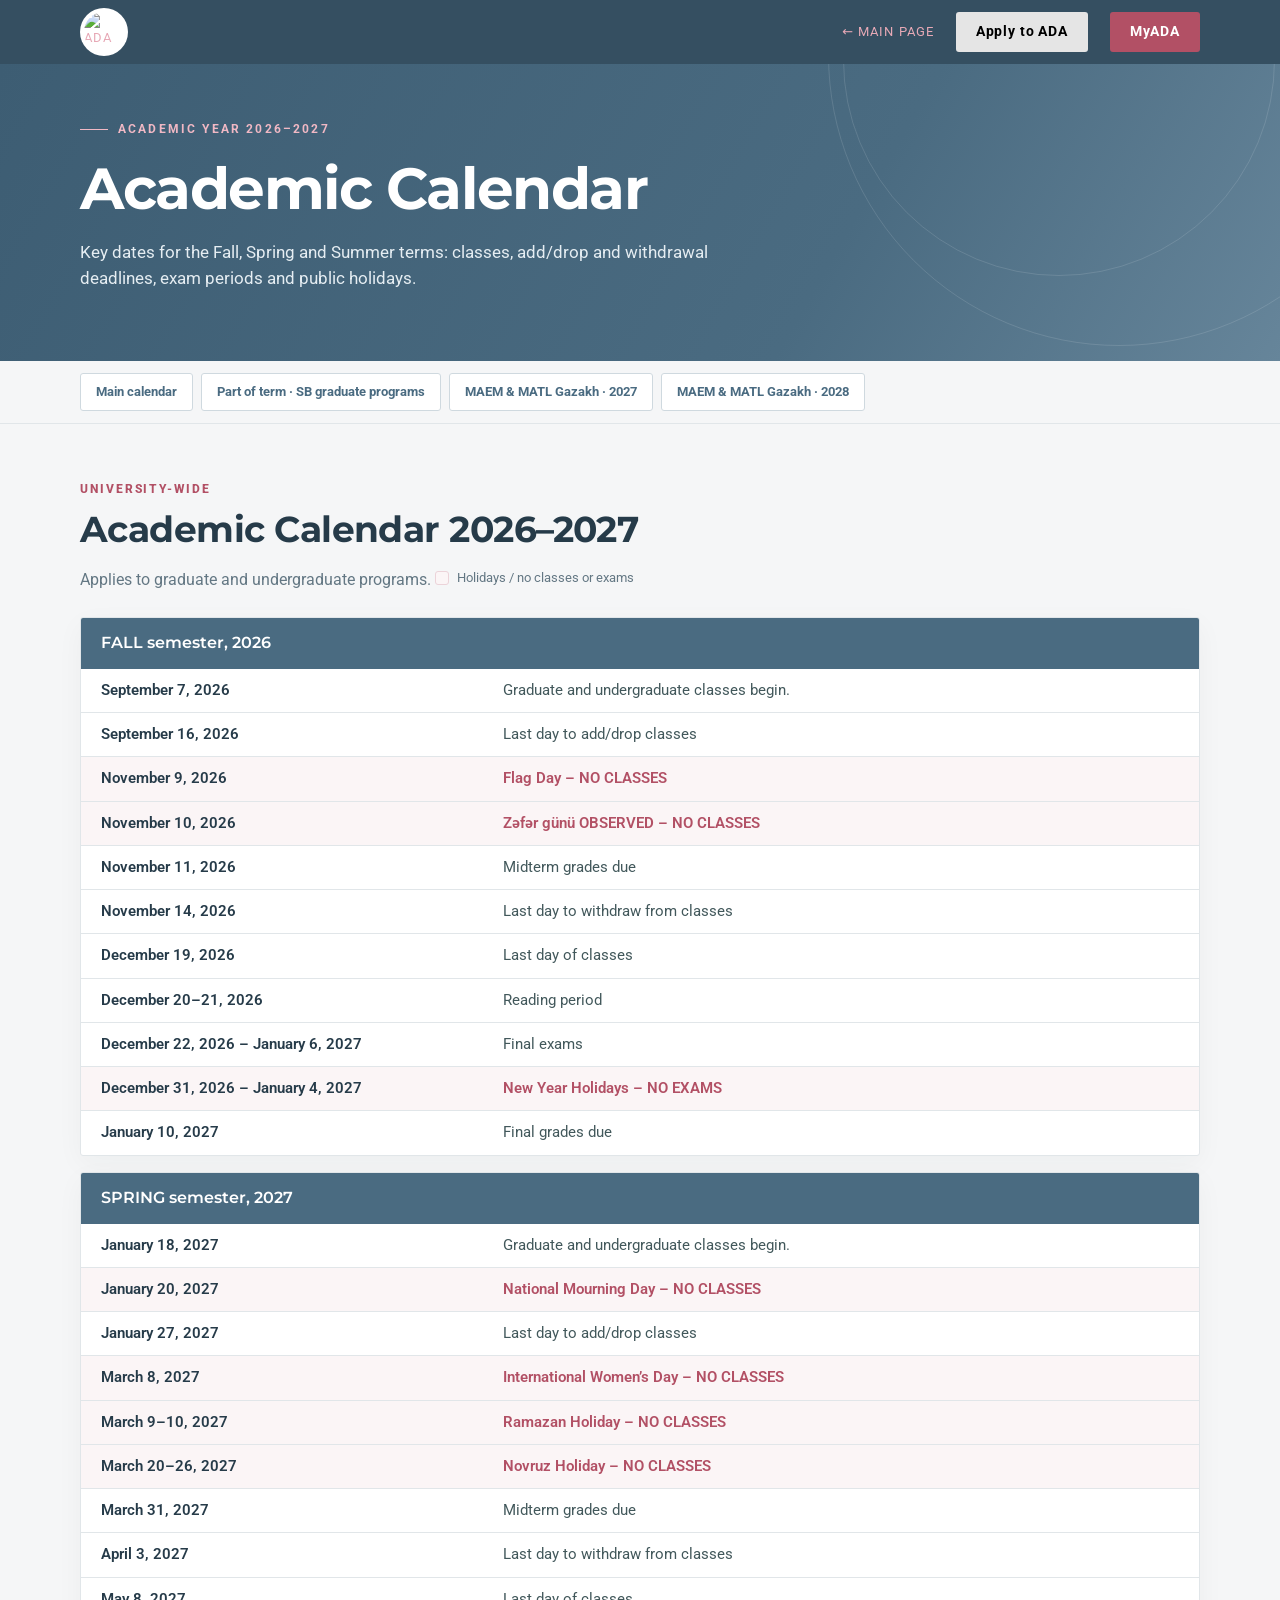
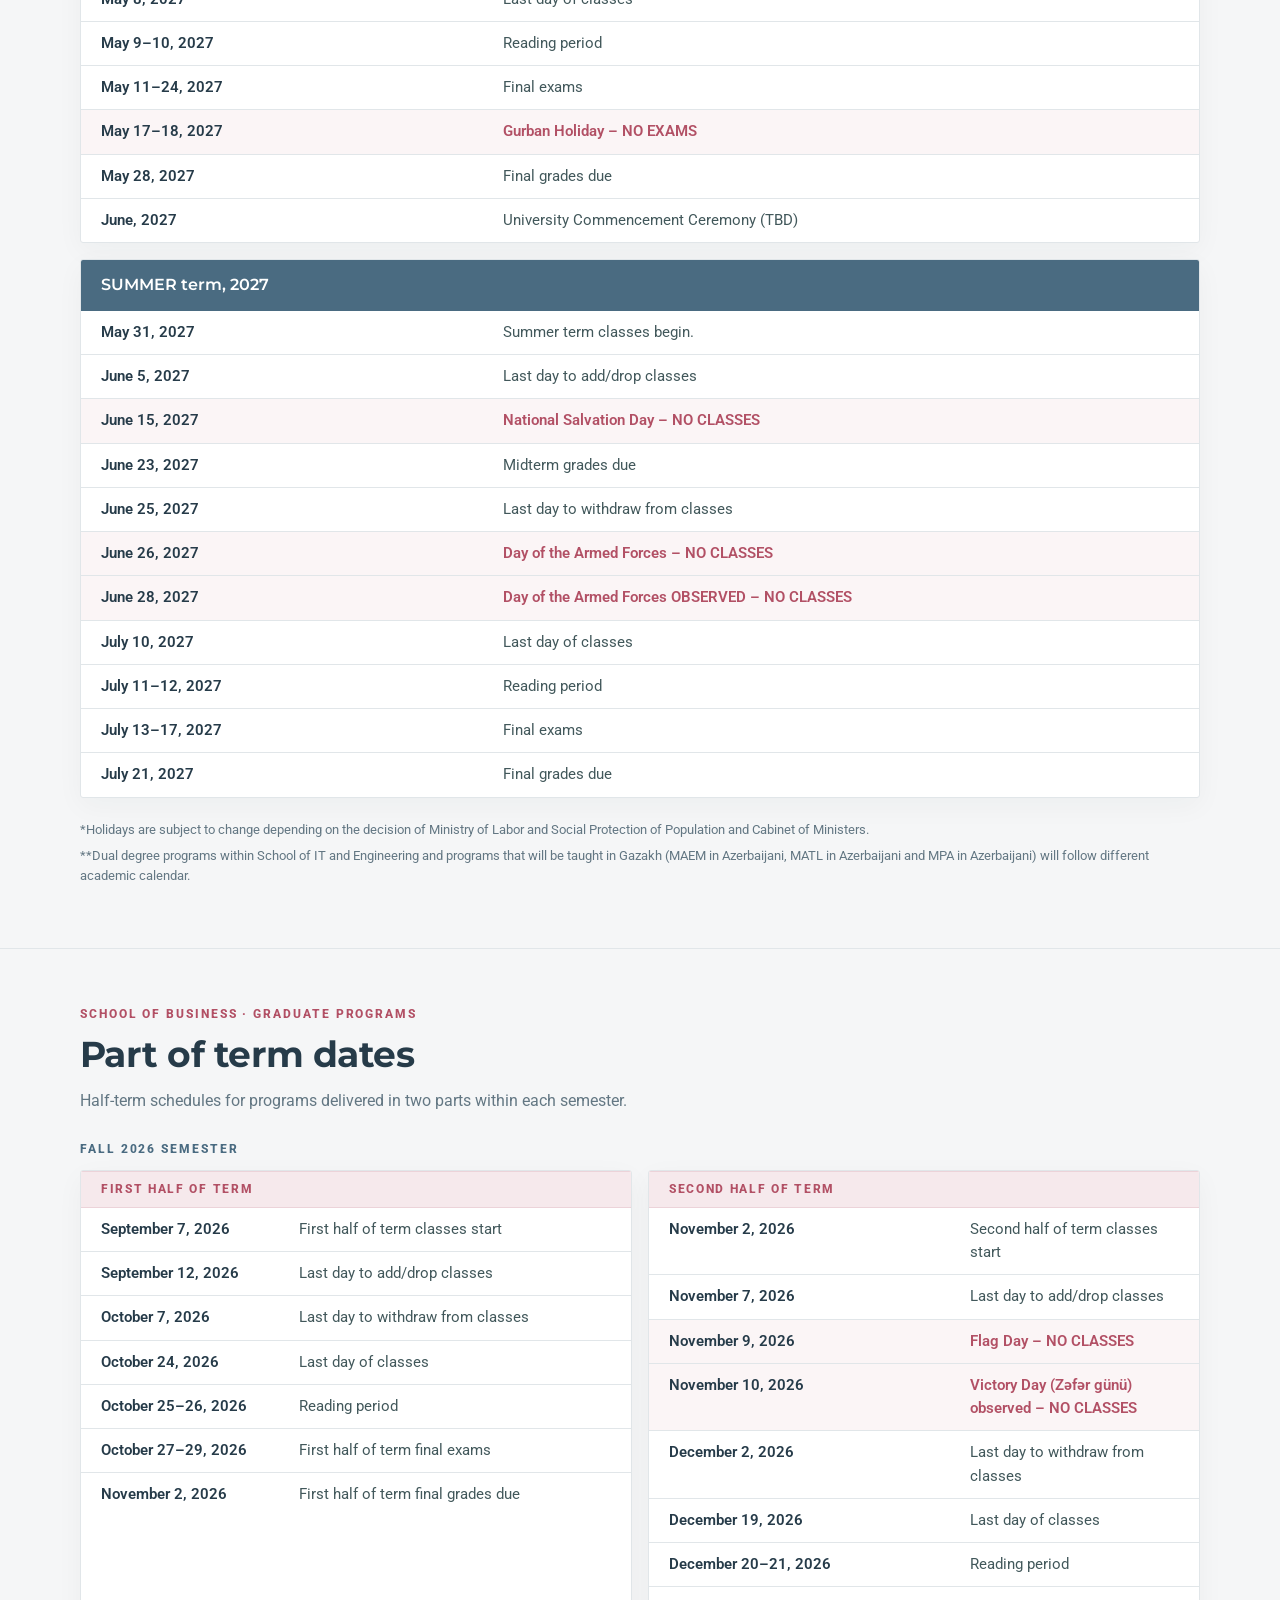
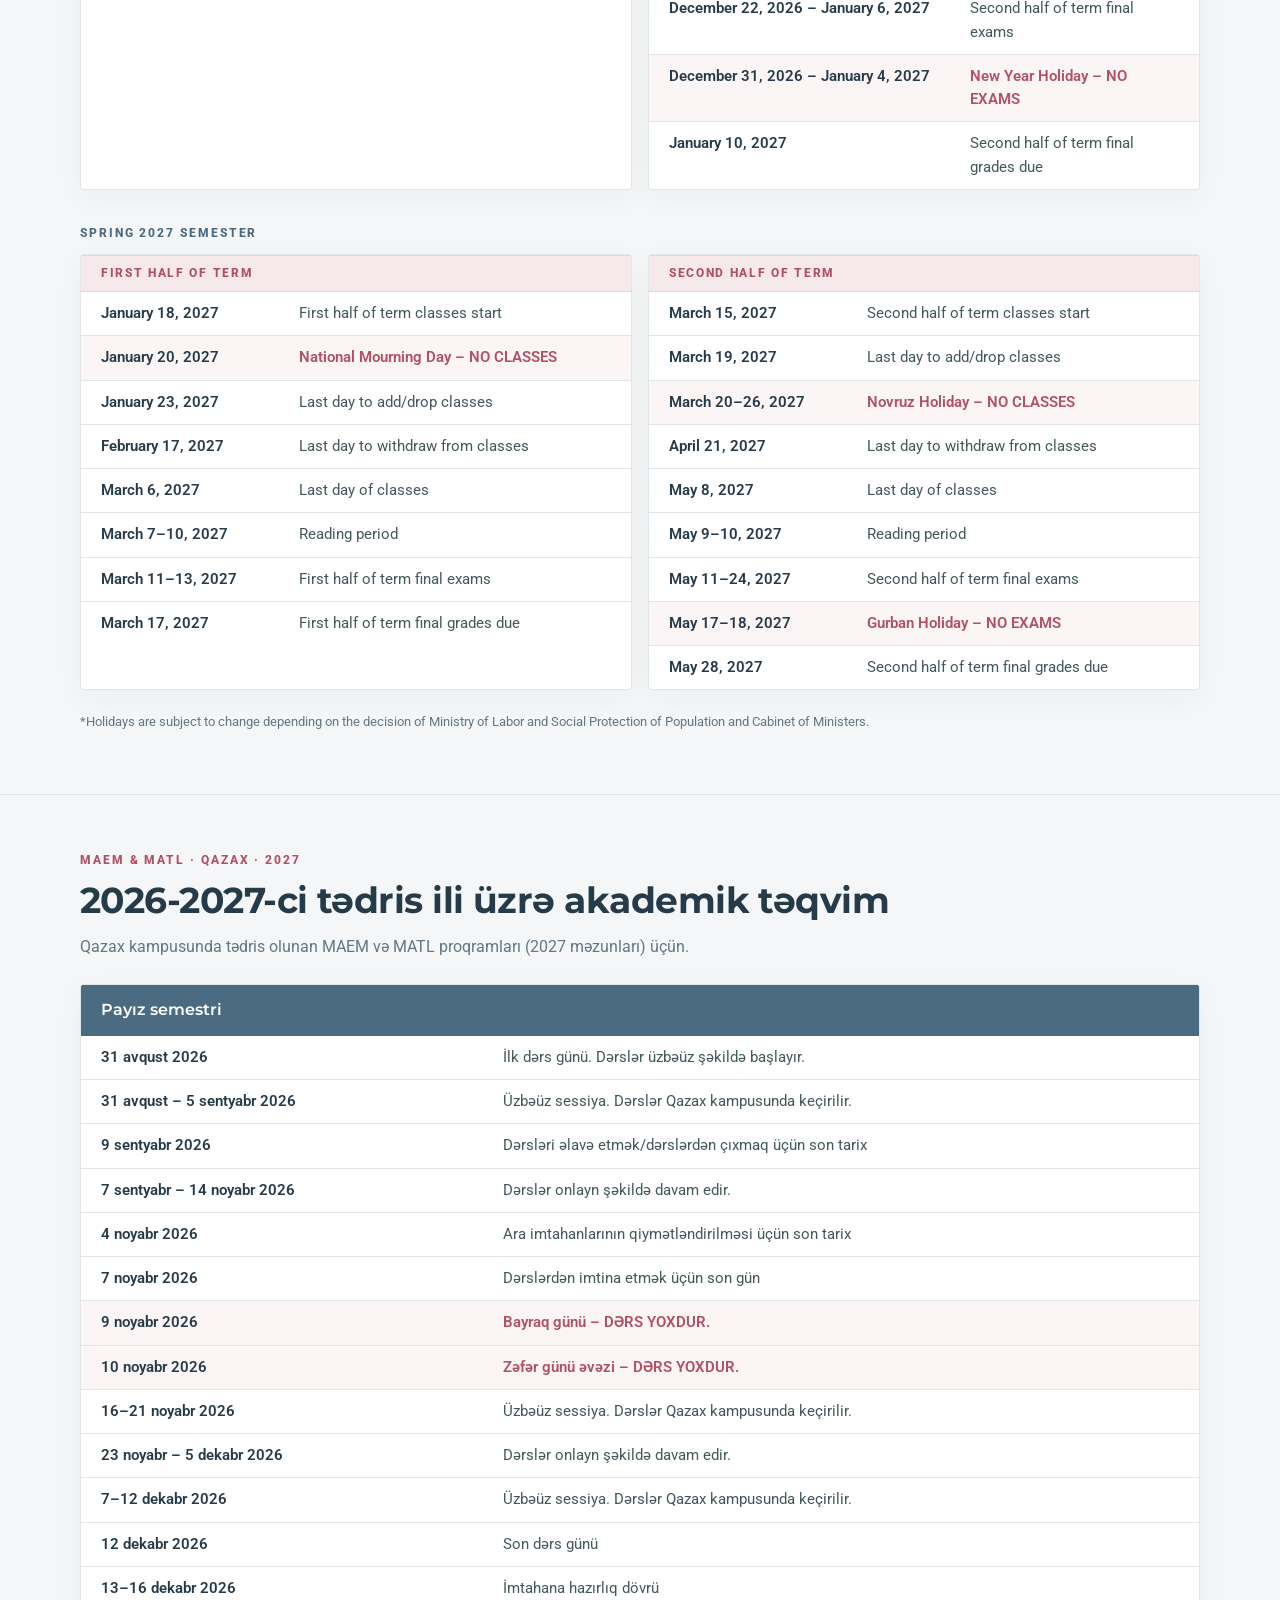
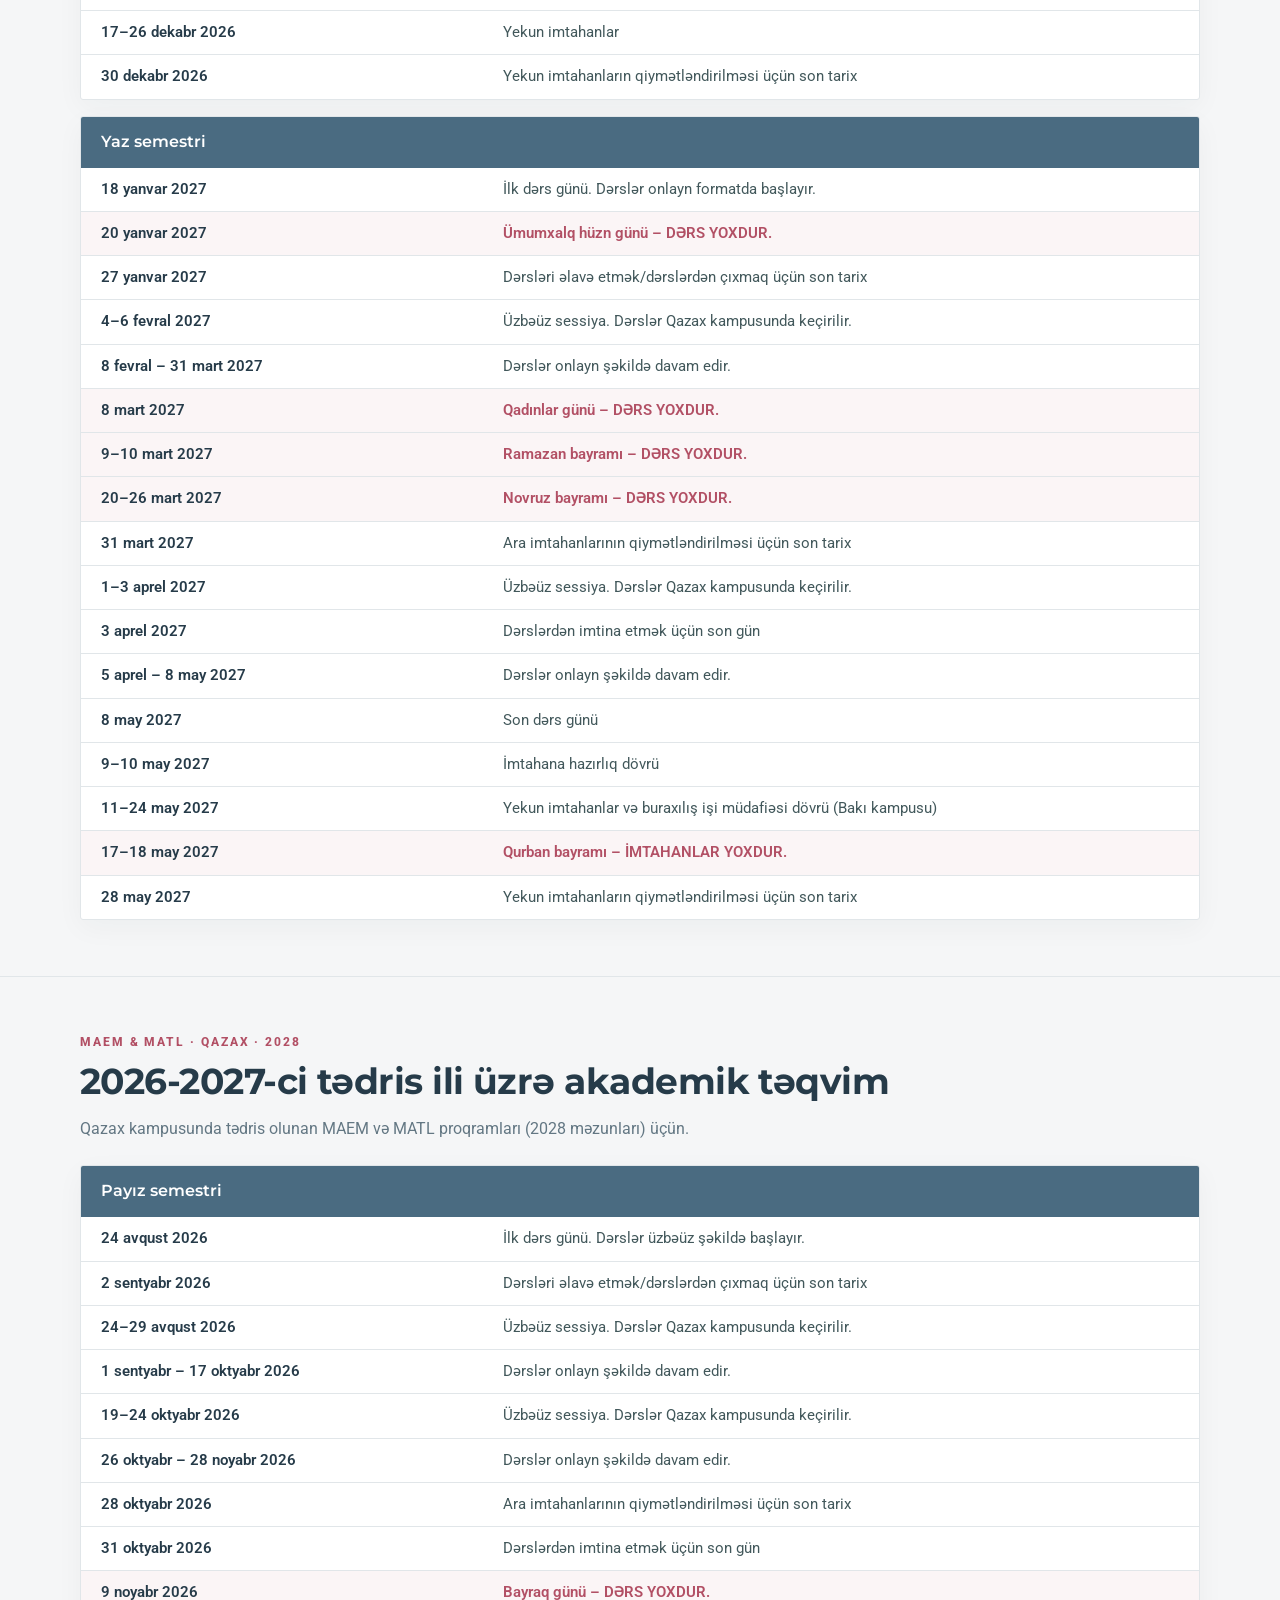
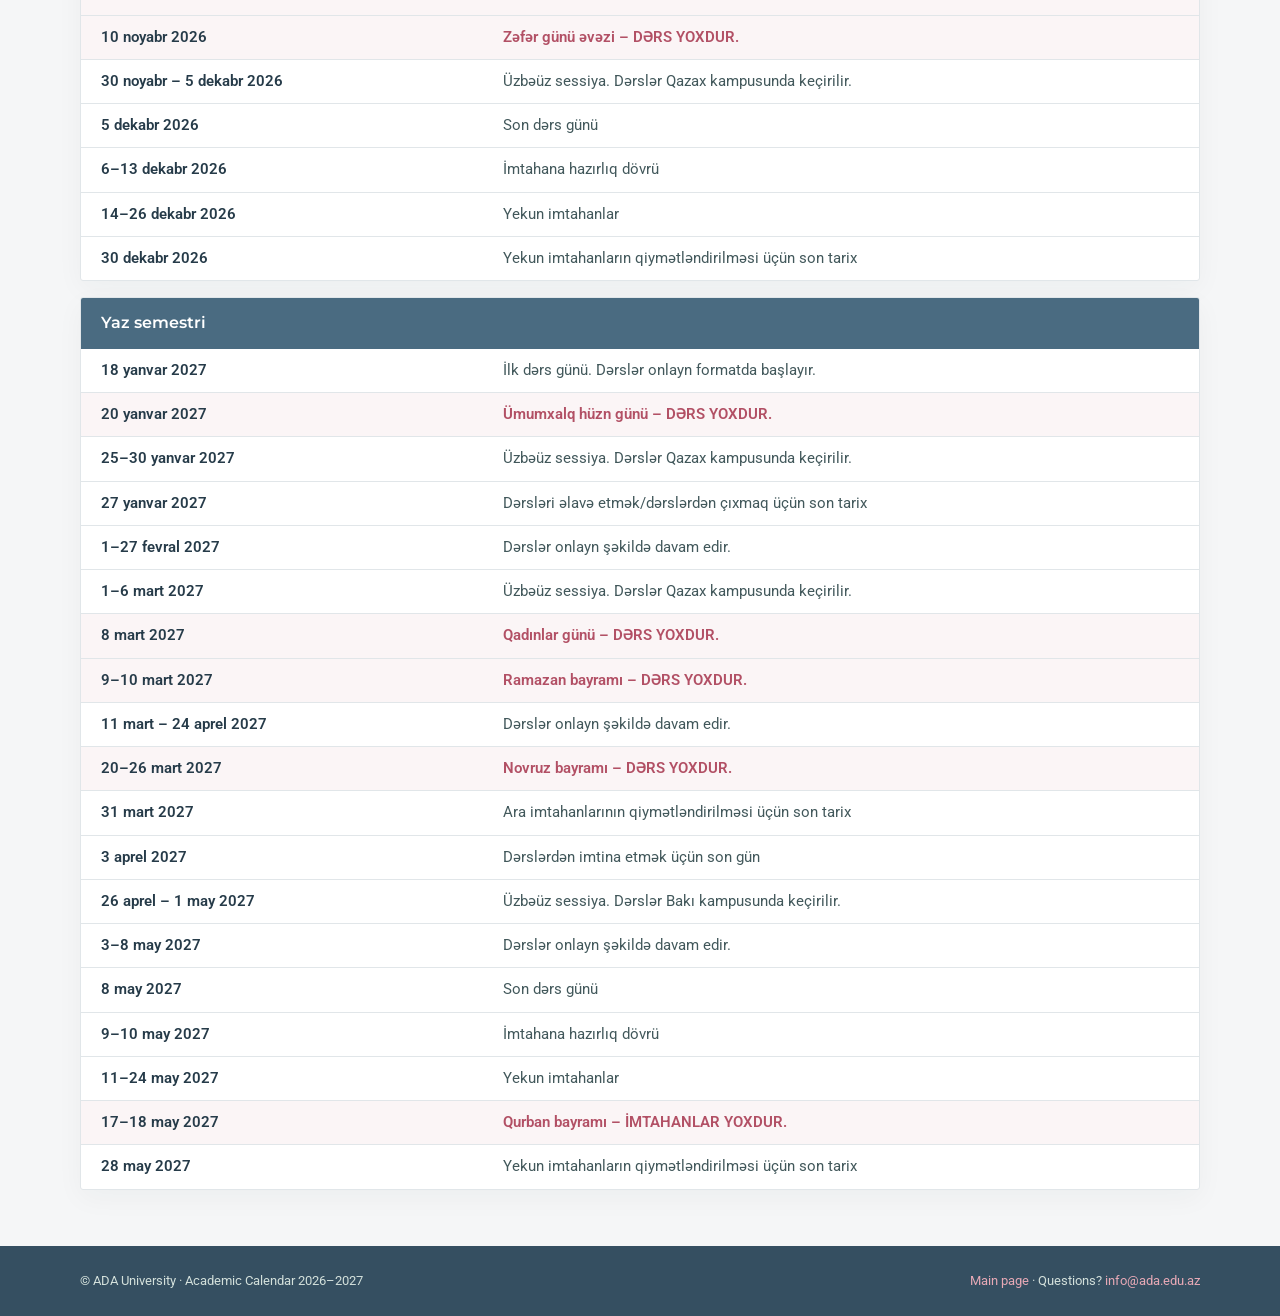
==== commit a966dffb: "apply button" ====
--- a/academic-calendar.html
+++ b/academic-calendar.html
@@ -13,7 +13,7 @@
 <link rel="stylesheet" href="assets/style.css">
 </head>
 <body>
-<div class="topbar"><div class="wrap"><a class="topbar-logo" href="index.html"><img class="brand-mark" src="https://public-assets.ada.edu.az/branding/ada-logo-20.svg" alt="ADA University"></a><span class="topbar-links"><a href="index.html">← Main page</a><a class="btn-myada" href="https://my.ada.edu.az" target="_blank" rel="noopener">MyADA</a></span></div></div>
+<div class="topbar"><div class="wrap"><a class="topbar-logo" href="index.html"><img class="brand-mark" src="https://public-assets.ada.edu.az/branding/ada-logo-20.svg" alt="ADA University"></a><span class="topbar-links"><a href="index.html">← Main page</a><a class="btn-apply" href="https://apply.ada.edu.az" target="_blank" rel="noopener">Apply to ADA</a><a class="btn-myada" href="https://my.ada.edu.az" target="_blank" rel="noopener">MyADA</a></span></div></div>
 
 <header class="hero compact">
  <div class="wrap hero-inner">
--- a/assets/style.css
+++ b/assets/style.css
@@ -20,6 +20,8 @@
 .topbar .brand-mark{width:48px;height:48px;padding:4px}
 .topbar a.btn-myada{display:inline-flex;align-items:center;background:var(--gold);color:#fff;border-radius:3px;padding:9px 20px;font-weight:700;letter-spacing:.06em;text-transform:none;font-size:14px;transition:background .2s}
 .topbar a.btn-myada:hover{background:#9a4256;color:#fff}
+.topbar a.btn-apply{display:inline-flex;align-items:center;background:#e5e5e5;color:#000;border-radius:3px;padding:9px 20px;font-weight:700;letter-spacing:.06em;text-transform:none;font-size:14px;transition:background .2s}
+.topbar a.btn-apply:hover{background:#d0d0d0;color:#000}
 
 .hero{position:relative;overflow:hidden;background:linear-gradient(120deg,#3d5d73 0%,#4a6b81 65%,#66859a 100%);color:#fff;padding:28px 0 78px}
 .hero:before,.hero:after{content:"";position:absolute;border:1px solid rgba(255,255,255,.12);border-radius:50%;pointer-events:none}
@@ -39,7 +41,7 @@
 .notice-float{position:relative;z-index:2;margin-top:-38px}
 .notice-card{background:#fff;border-radius:3px;box-shadow:var(--shadow);padding:22px 28px;display:flex;align-items:center;gap:18px;border-left:4px solid var(--gold)}
 .notice-icon{flex:0 0 42px;height:42px;border-radius:3px;display:grid;place-items:center;background:#f6e9ec;color:var(--gold)}
-.notice-card p{margin:0;color:var(--muted);font-size:15px}
+.notice-card p{margin:0;color:var(--muted);font-size:25px}
 .notice-card strong{color:var(--ink)}
 
 section{padding:56px 0}
@@ -67,6 +69,10 @@
 .contact-list .k{flex:0 0 72px;font-size:11px;font-weight:800;letter-spacing:.12em;text-transform:uppercase;color:var(--muted);padding-top:3px}
 .contact-list a{color:var(--teal);font-weight:600;text-decoration:none}
 .contact-list a:hover{color:var(--gold);text-decoration:underline}
+.contact-list .social{display:flex;flex-wrap:wrap;gap:8px}
+.contact-list .social a{display:grid;place-items:center;width:34px;height:34px;border-radius:3px;background:#edf1f4;color:var(--teal);transition:background .2s,color .2s}
+.contact-list .social a:hover{background:var(--gold);color:#fff;text-decoration:none}
+.contact-list .social a:focus-visible{outline:3px solid var(--gold);outline-offset:2px}
 
 /* Calendar page */
 .cal-nav{position:sticky;top:0;z-index:5;background:rgba(245,246,247,.94);backdrop-filter:blur(8px);border-bottom:1px solid var(--line)}
